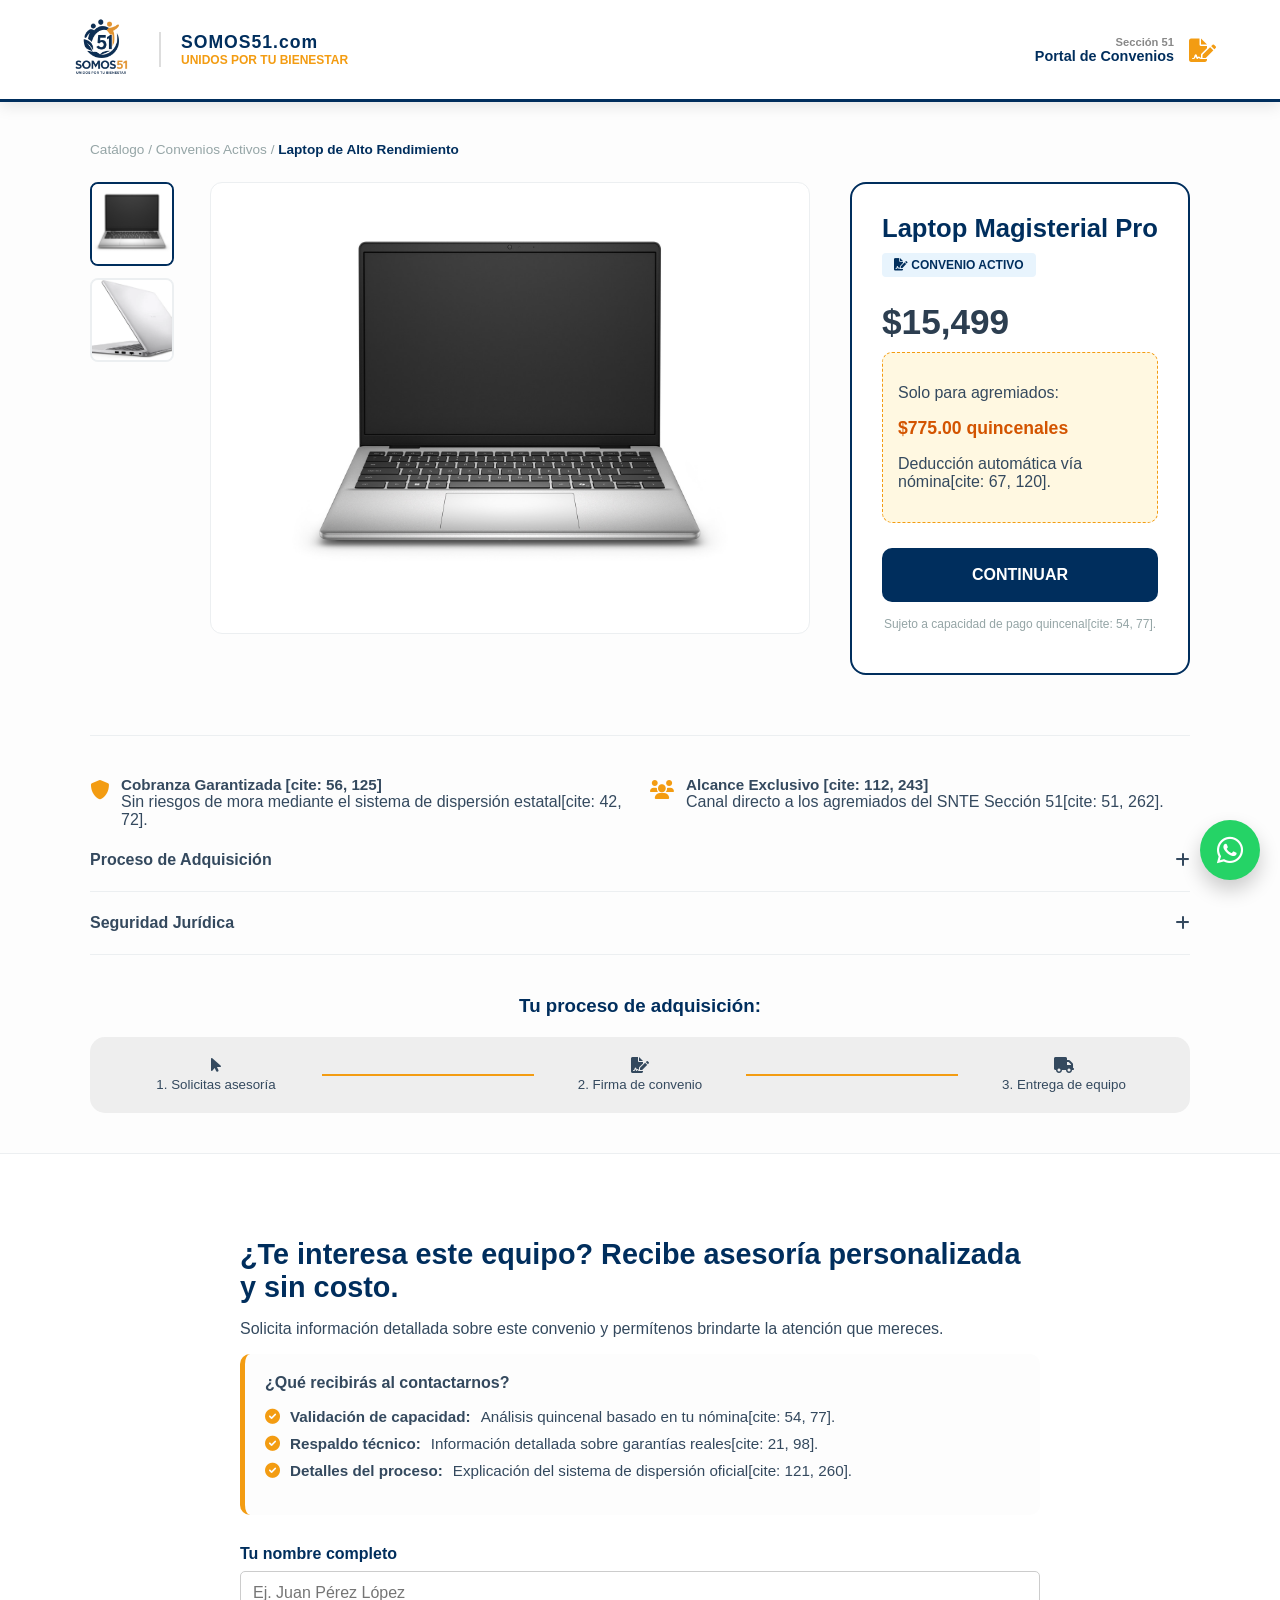
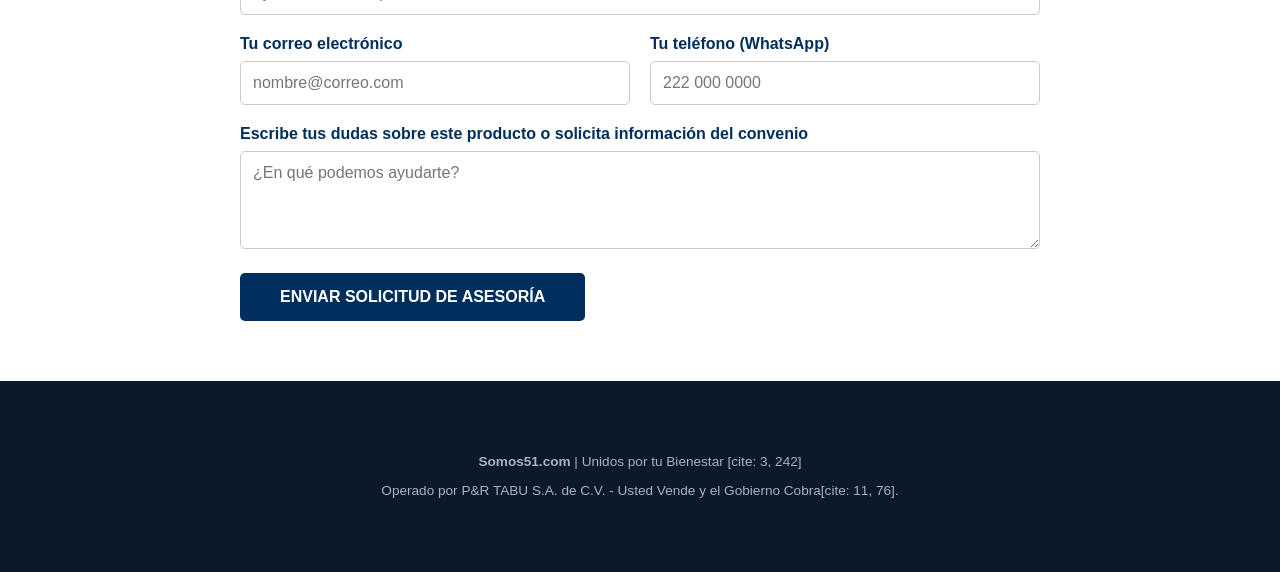
==== ProductoInterfaz.html @ bb876a38 "Add files via upload" ====
<!DOCTYPE html>
<html lang="es">
<head>
    <meta charset="UTF-8">
    <meta name="viewport" content="width=device-width, initial-scale=1.0">
    <title>Detalle de Convenio | Somos51.com</title>
    <link rel="stylesheet" href="https://cdnjs.cloudflare.com/ajax/libs/font-awesome/6.0.0/css/all.min.css">
    <style>


        :root {
            --azul-51: #002e5d;
            --naranja-51: #f39c12;
            --bg-site: #fdfdfd;
            --text-color: #34495e;
            --border-light: #eceff1;
        }

        body { font-family: 'Segoe UI', Tahoma, Geneva, Verdana, sans-serif; margin: 0; background: var(--bg-site); color: var(--text-color); }

        /* --- HEADER PREMIUM --- */
        header {
            background: white;
            padding: 10px 5%;
            display: flex;
            justify-content: space-between;
            align-items: center;
            box-shadow: 0 4px 15px rgba(0,0,0,0.1);
            position: sticky;
            top: 0;
            z-index: 1000;
            border-bottom: 3px solid var(--azul-51);
        }

        .logo-box {
            display: flex;
            align-items: center;
            gap: 20px;
        }

        /* Aumentamos el logo notablemente */
        .logo-box img {
            height: 75px; 
            width: auto;
            transition: 0.3s;
        }

        .slogan-box {
            border-left: 2px solid #ddd;
            padding-left: 20px;
        }

        .slogan-box h2 {
            margin: 0;
            font-size: 1.1rem;
            color: var(--azul-51);
            letter-spacing: 1px;
            font-weight: 800;
        }

        .slogan-box span {
            display: block;
            font-size: 0.75rem;
            color: var(--naranja-51);
            font-weight: bold;
            text-transform: uppercase;
        }

        /* Área de usuario a la derecha */
        .user-access {
            display: flex;
            align-items: center;
            gap: 15px;
            color: var(--azul-51);
            font-weight: bold;
            font-size: 0.9rem;
            cursor: pointer;
        }

        .user-access i {
            font-size: 1.5rem;
            color: var(--naranja-51);
        }

        .user-access:hover {
            color: var(--naranja-51);
        }

        .container { max-width: 1100px; margin: 40px auto; padding: 0 20px; }
        
        .nav-path { font-size: 0.85rem; color: #95a5a6; margin-bottom: 25px; }
        .nav-path b { color: var(--azul-51); }

        /* ESTRUCTURA DE PRODUCTO */
        .product-wrapper { display: flex; gap: 40px; margin-bottom: 60px; }
        
        .gallery-aside { width: 80px; display: flex; flex-direction: column; gap: 12px; }
        .gallery-aside .img-mini { 
            width: 100%; aspect-ratio: 1; border: 2px solid var(--border-light); 
            border-radius: 8px; cursor: pointer; overflow: hidden; transition: 0.3s;
        }
        .gallery-aside .img-mini:hover, .gallery-aside .img-mini.active { border-color: var(--azul-51); }
        .gallery-aside .img-mini img { width: 100%; height: 100%; object-fit: cover; }

        /* CONTENEDOR DE ZOOM (TIPO AMAZON) */
        .main-display { 
            flex: 1; background: white; border: 1px solid var(--border-light); 
            border-radius: 12px; height: 450px; position: relative; overflow: hidden; 
            cursor: zoom-in; display: flex; align-items: center; justify-content: center;
        }
        .main-display img { 
            max-height: 100%; max-width: 100%; object-fit: contain;
            transition: transform 0.1s ease-out; /* Suavidad al mover el mouse */
            transform-origin: center center;
        }

        .action-panel { width: 340px; }
        .action-card { border: 2px solid var(--azul-51); padding: 30px; border-radius: 16px; background: white; position: sticky; top: 40px; }
        .action-card h1 { font-size: 1.6rem; color: var(--azul-51); margin: 0; }
        .tag-convenio { display: inline-block; background: #e8f4fd; color: var(--azul-51); padding: 5px 12px; border-radius: 4px; font-weight: bold; font-size: 0.75rem; margin-top: 10px; }
        
        .price-main { font-size: 2.2rem; font-weight: 800; color: #2c3e50; margin: 25px 0 10px; }
        .nomnina-highlight { background: #fff8e1; border: 1px dashed var(--naranja-51); padding: 15px; border-radius: 10px; margin-bottom: 25px; }
        .nomnina-highlight h4 { margin: 0; color: #d35400; font-size: 1.1rem; }

        .btn-interest { background: var(--azul-51); color: white; width: 100%; padding: 18px; border: none; border-radius: 10px; font-weight: bold; font-size: 1rem; cursor: pointer; transition: 0.2s; }
        .btn-interest:hover { background: #001f3f; }

        /* SECCIÓN DE DATOS */
        .info-grid { display: grid; grid-template-columns: repeat(2, 1fr); gap: 20px; margin-top: 50px; padding-top: 40px; border-top: 1px solid var(--border-light); }
        .info-item { display: flex; align-items: flex-start; gap: 12px; }
        .info-item i { font-size: 1.2rem; color: var(--naranja-51); margin-top: 4px; }
        .info-item b { display: block; font-size: 0.95rem; }

        .custom-accordion { border-bottom: 1px solid var(--border-light); }
        .acc-trigger { padding: 22px 0; display: flex; justify-content: space-between; align-items: center; cursor: pointer; font-weight: 600; }
        .acc-panel { padding-bottom: 25px; font-size: 0.95rem; color: #5d6d7e; display: none; }
        .custom-accordion.active .acc-panel { display: block; }

        footer { background: #0a1a2b; color: #abb2b9; padding: 60px 8%; text-align: center; font-size: 0.85rem; }
   
        /* --- SECCIÓN DE CONTACTO / ASESORÍA --- */
        .contact-section {
            background-color: #fff;
            padding: 60px 0;
            border-top: 1px solid var(--border-light);
            margin-top: 40px;
        }
        .contact-container {
            max-width: 800px;
            margin: 0 auto;
            padding: 0 20px;
        }
        .contact-header h2 {
            color: var(--azul-51);
            font-size: 1.8rem;
            margin-bottom: 15px;
        }
        .contact-benefits {
            background-color: var(--bg-site);
            padding: 20px;
            border-radius: 10px;
            margin-bottom: 30px;
            border-left: 5px solid var(--naranja-51);
        }
        .contact-benefits ul {
            list-style: none;
            padding: 0;
        }
        .contact-benefits li {
            margin-bottom: 10px;
            font-size: 0.95rem;
            display: flex;
            align-items: center;
            gap: 10px;
        }
        .contact-benefits li i { color: var(--naranja-51); }

        .form-group { margin-bottom: 20px; }
        .form-group label {
            display: block;
            margin-bottom: 8px;
            font-weight: 600;
            color: var(--azul-51);
        }
        .form-control {
            width: 100%;
            padding: 12px;
            border: 1px solid #ccc;
            border-radius: 5px;
            font-family: inherit;
            font-size: 1rem;
            box-sizing: border-box; /* Asegura que el padding no desborde */
        }
        .form-control:focus {
            outline: none;
            border-color: var(--azul-51);
            box-shadow: 0 0 5px rgba(0,46,93,0.2);
        }
        .btn-send {
            background-color: var(--azul-51);
            color: white;
            padding: 15px 40px;
            border: none;
            border-radius: 5px;
            font-weight: bold;
            cursor: pointer;
            font-size: 1rem;
            transition: 0.3s;
        }
        .btn-send:hover { background-color: #001f3f; }
   
   
   </style>
</head>
<body>

    <header>
        <div class="logo-box">
            <a href="../sitiosomo51.html"><img src="../Imagenes/147097a2-4bf4-41a5-8a3d-9f557a1f6e29.png" alt="Somos51 Logo"></a>
            <div class="slogan-box">
                <h2>SOMOS51.com</h2>
                <span>Unidos por tu bienestar</span>
            </div>
        </div>

        <div class="user-access">
            <div style="text-align: right;">
                <span style="display:block; font-size: 0.7rem; color: #888;">Sección 51</span>
                Portal de Convenios
            </div>
            <i class="fas fa-file-signature"></i>
        </div>
    </header>

    <div class="container">
        <div class="nav-path">
            Catálogo <span>/</span> Convenios Activos <span>/</span> <b>Laptop de Alto Rendimiento</b>
        </div>

        <div class="product-wrapper">
            <div class="gallery-aside">
                <div class="img-mini active" onclick="changeImage('../Imagenes/laptop.jpg', this)">
                    <img src="../Imagenes/laptop.jpg" alt="Vista 1">
                </div>
                <div class="img-mini" onclick="changeImage('../Imagenes/laptop2.webp', this)">
                    <img src="../Imagenes/laptop2.webp" alt="Vista 2">
                </div>
            </div>

            <div class="main-display" id="zoom-container">
                <img src="../Imagenes/laptop.jpg" id="main-img" alt="Laptop Magisterial Pro">
            </div>

            <div class="action-panel">
                <div class="action-card">
                    <h1>Laptop Magisterial Pro</h1>
                    <span class="tag-convenio"><i class="fas fa-file-signature"></i> CONVENIO ACTIVO</span>
                    <div class="price-main">$15,499</div>
                    <div class="nomnina-highlight">
                        <p>Solo para agremiados:</p>
                        <h4>$775.00 quincenales</h4>
                        <p>Deducción automática vía nómina[cite: 67, 120].</p>
                    </div>
                    <button class="btn-interest" onclick="alert('Solicitud iniciada para validación con P&R TABU.')">CONTINUAR</button>
                    <p style="text-align: center; font-size: 0.75rem; margin-top: 15px; color: #95a5a6;">Sujeto a capacidad de pago quincenal[cite: 54, 77].</p>
                </div>
            </div>
        </div>

        <div class="info-grid">
            <div class="info-item">
                <i class="fas fa-shield-alt"></i>
                <div>
                    <b>Cobranza Garantizada [cite: 56, 125]</b>
                    <span>Sin riesgos de mora mediante el sistema de dispersión estatal[cite: 42, 72].</span>
                </div>
            </div>
            <div class="info-item">
                <i class="fas fa-users"></i>
                <div>
                    <b>Alcance Exclusivo [cite: 112, 243]</b>
                    <span>Canal directo a los agremiados del SNTE Sección 51[cite: 51, 262].</span>
                </div>
            </div>
        </div>

        <div class="details-area">
            <div class="custom-accordion" onclick="this.classList.toggle('active')">
                <div class="acc-trigger">Proceso de Adquisición <i class="fas fa-plus"></i></div>
                <div class="acc-panel">
                    El agremiado realiza su compra mediante autorización de descuento vía nómina[cite: 259]. El gobierno deposita quincenalmente a TABUSA, quien realiza la dispersión al socio comercial[cite: 121, 260].
                </div>
            </div>
            <div class="custom-accordion" onclick="this.classList.toggle('active')">
                <div class="acc-trigger">Seguridad Jurídica <i class="fas fa-plus"></i></div>
                <div class="acc-panel">
                    Operado administrativamente por P&R TABU S.A. de C.V., empresa constituida desde 1997 con convenio vigente de vigencia indefinida[cite: 82, 84, 248].
                </div>
            </div>
        </div>
    </div>

    <div class="container" style="margin-top: 40px;">
    <h3 style="color:var(--azul-51); text-align:center;">Tu proceso de adquisición:</h3>
    <div style="display: flex; justify-content: space-between; align-items: center; margin-top: 20px; padding: 20px; background: #eee; border-radius: 15px;">
        <div style="text-align: center; flex: 1;"><i class="fas fa-mouse-pointer"></i><br><small>1. Solicitas asesoría</small></div>
        <div style="flex: 1; height: 2px; background: var(--naranja-51);"></div>
        <div style="text-align: center; flex: 1;"><i class="fas fa-file-signature"></i><br><small>2. Firma de convenio</small></div>
        <div style="flex: 1; height: 2px; background: var(--naranja-51);"></div>
        <div style="text-align: center; flex: 1;"><i class="fas fa-truck"></i><br><small>3. Entrega de equipo</small></div>
    </div>
</div>

    <section class="contact-section">
        <div class="contact-container">
            <div class="contact-header">
                <h2>¿Te interesa este equipo? Recibe asesoría personalizada y sin costo.</h2>
                <p>Solicita información detallada sobre este convenio y permítenos brindarte la atención que mereces.</p>
            </div>

            <div class="contact-benefits">
                <strong>¿Qué recibirás al contactarnos?</strong>
                <ul>
                    <li><i class="fas fa-check-circle"></i> <b>Validación de capacidad:</b> Análisis quincenal basado en tu nómina[cite: 54, 77].</li>
                    <li><i class="fas fa-check-circle"></i> <b>Respaldo técnico:</b> Información detallada sobre garantías reales[cite: 21, 98].</li>
                    <li><i class="fas fa-check-circle"></i> <b>Detalles del proceso:</b> Explicación del sistema de dispersión oficial[cite: 121, 260].</li>
                </ul>
            </div>

            <form action="#">
                <div class="form-group">
                    <label for="nombre">Tu nombre completo</label>
                    <input type="text" id="nombre" class="form-control" placeholder="Ej. Juan Pérez López" required>
                </div>
                
                <div style="display: grid; grid-template-columns: 1fr 1fr; gap: 20px;">
                    <div class="form-group">
                        <label for="email">Tu correo electrónico</label>
                        <input type="email" id="email" class="form-control" placeholder="nombre@correo.com" required>
                    </div>
                    <div class="form-group">
                        <label for="tel">Tu teléfono (WhatsApp)</label>
                        <input type="tel" id="tel" class="form-control" placeholder="222 000 0000" required>
                    </div>
                </div>

                <div class="form-group">
                    <label for="mensaje">Escribe tus dudas sobre este producto o solicita información del convenio</label>
                    <textarea id="mensaje" class="form-control" rows="4" placeholder="¿En qué podemos ayudarte?"></textarea>
                </div>

                <button type="submit" class="btn-send">ENVIAR SOLICITUD DE ASESORÍA</button>
            </form>
        </div>
    </section>

    <a href="https://wa.me/XXXXXXXXXX" style="position:fixed; bottom:20px; right:20px; background:#25d366; color:white; width:60px; height:60px; border-radius:50%; display:flex; align-items:center; justify-content:center; font-size:30px; box-shadow: 0 10px 20px rgba(0,0,0,0.2); z-index:1000; text-decoration:none;">
        <i class="fab fa-whatsapp"></i>
    </a>

    <footer>
        <p><b>Somos51.com</b> | Unidos por tu Bienestar [cite: 3, 242]</p>
        <p>Operado por P&R TABU S.A. de C.V. - Usted Vende y el Gobierno Cobra[cite: 11, 76].</p>
    </footer>

    <script>
        // LÓGICA PARA CAMBIAR IMAGEN
        function changeImage(src, element) {
            document.getElementById('main-img').src = src;
            // Quitar clase active de todas las minis y ponerla en la actual
            document.querySelectorAll('.img-mini').forEach(mini => mini.classList.remove('active'));
            element.classList.add('active');
        }

        // LÓGICA DE ZOOM (ESTILO AMAZON)
        const container = document.getElementById('zoom-container');
        const img = document.getElementById('main-img');

        container.addEventListener('mousemove', (e) => {
            const x = e.clientX - e.target.offsetLeft;
            const y = e.clientY - e.target.offsetTop;

            img.style.transformOrigin = `${x}px ${y}px`;
            img.style.transform = "scale(2)"; // Nivel de zoom
        });

        container.addEventListener('mouseleave', () => {
            img.style.transformOrigin = "center center";
            img.style.transform = "scale(1)";
        });
    </script>

</body>
</html>
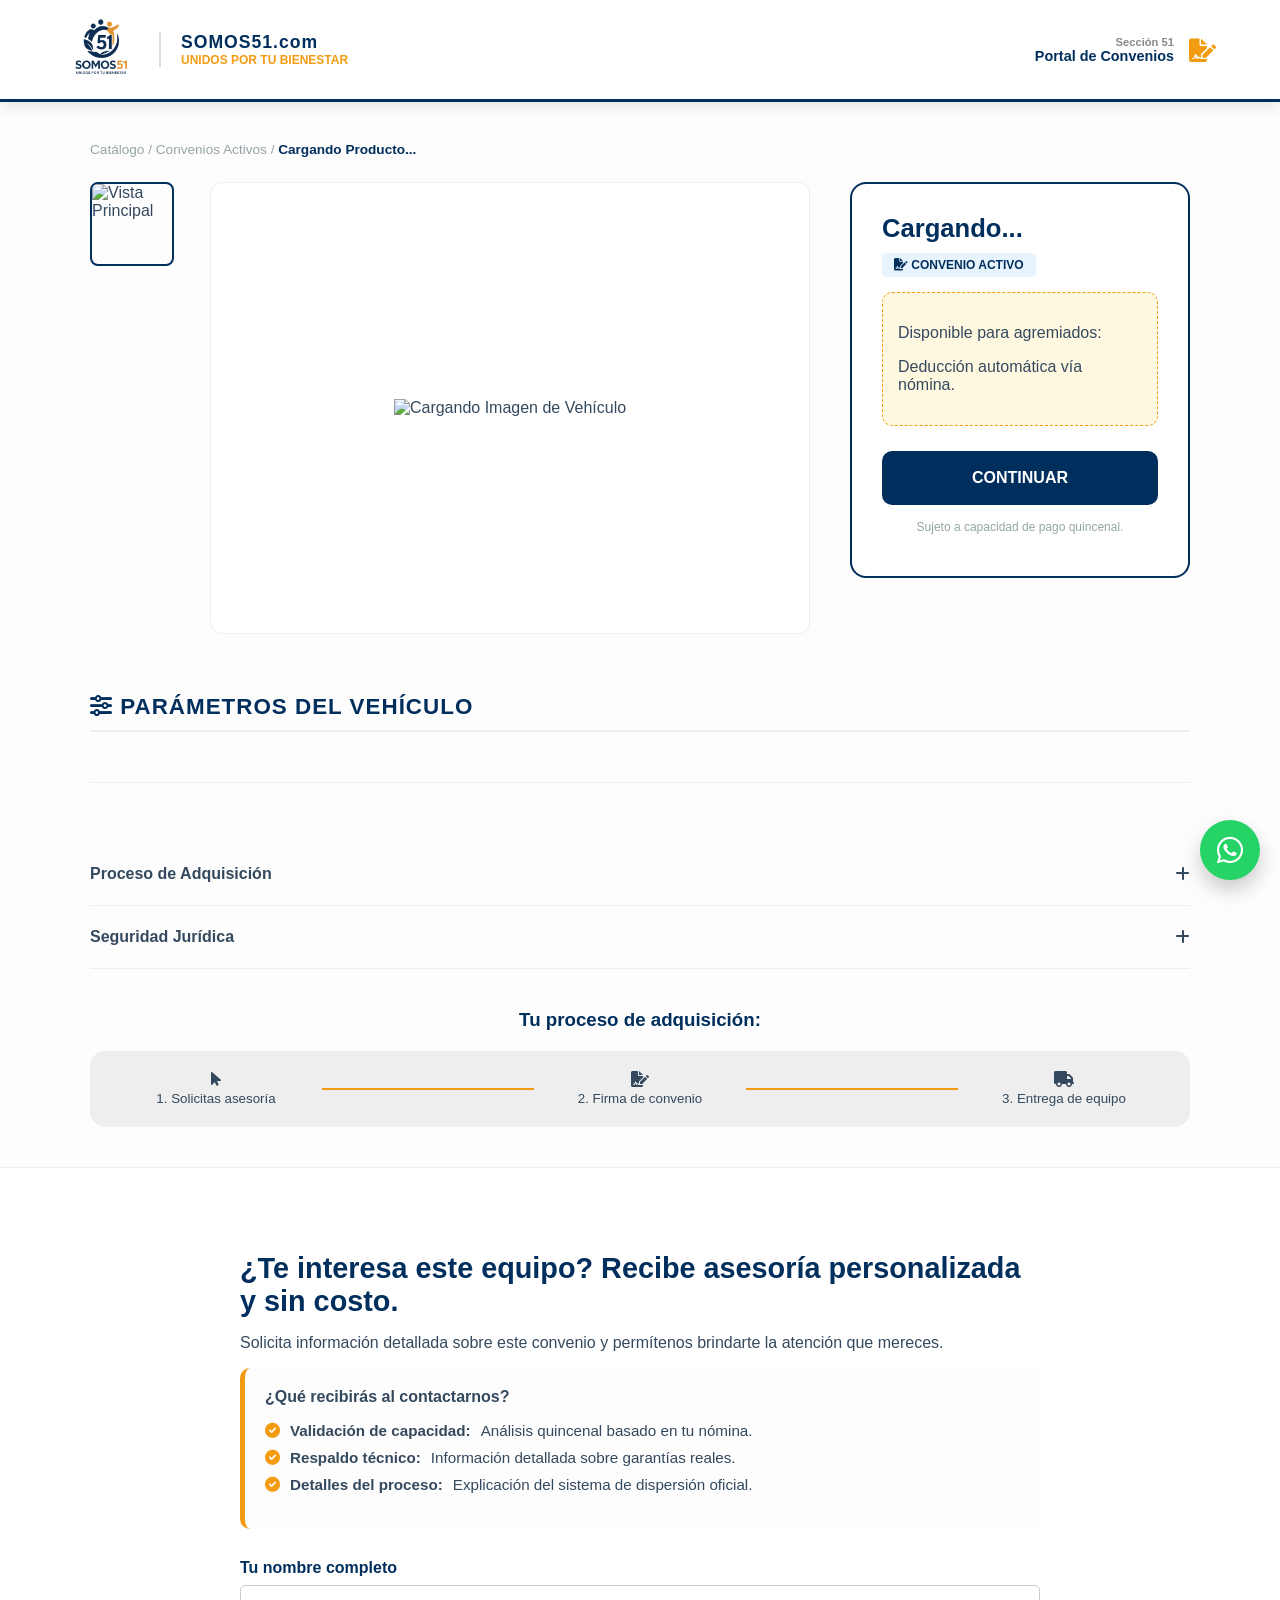
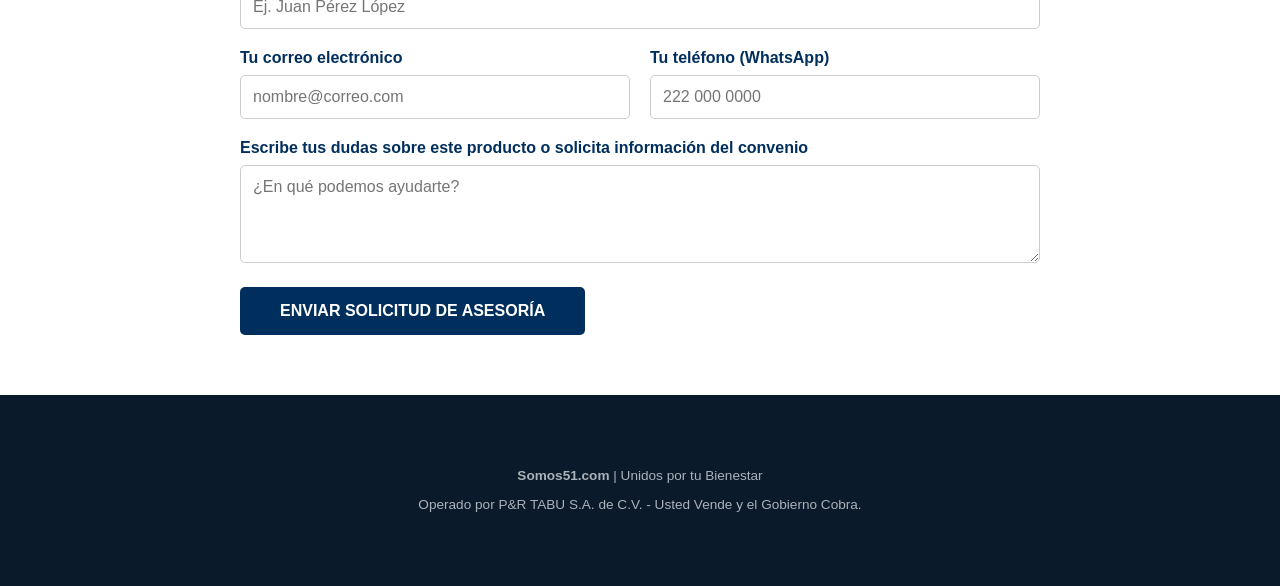
==== commit 759e9a8d: "Catalogo  Honey Whale Dinamico Catalogo agregado." ====
--- a/ProductoInterfaz.html
+++ b/ProductoInterfaz.html
@@ -4,220 +4,15 @@
     <meta charset="UTF-8">
     <meta name="viewport" content="width=device-width, initial-scale=1.0">
     <title>Detalle de Convenio | Somos51.com</title>
+
     <link rel="stylesheet" href="https://cdnjs.cloudflare.com/ajax/libs/font-awesome/6.0.0/css/all.min.css">
-    <style>
-
-
-        :root {
-            --azul-51: #002e5d;
-            --naranja-51: #f39c12;
-            --bg-site: #fdfdfd;
-            --text-color: #34495e;
-            --border-light: #eceff1;
-        }
-
-        body { font-family: 'Segoe UI', Tahoma, Geneva, Verdana, sans-serif; margin: 0; background: var(--bg-site); color: var(--text-color); }
-
-        /* --- HEADER PREMIUM --- */
-        header {
-            background: white;
-            padding: 10px 5%;
-            display: flex;
-            justify-content: space-between;
-            align-items: center;
-            box-shadow: 0 4px 15px rgba(0,0,0,0.1);
-            position: sticky;
-            top: 0;
-            z-index: 1000;
-            border-bottom: 3px solid var(--azul-51);
-        }
-
-        .logo-box {
-            display: flex;
-            align-items: center;
-            gap: 20px;
-        }
-
-        /* Aumentamos el logo notablemente */
-        .logo-box img {
-            height: 75px; 
-            width: auto;
-            transition: 0.3s;
-        }
-
-        .slogan-box {
-            border-left: 2px solid #ddd;
-            padding-left: 20px;
-        }
-
-        .slogan-box h2 {
-            margin: 0;
-            font-size: 1.1rem;
-            color: var(--azul-51);
-            letter-spacing: 1px;
-            font-weight: 800;
-        }
-
-        .slogan-box span {
-            display: block;
-            font-size: 0.75rem;
-            color: var(--naranja-51);
-            font-weight: bold;
-            text-transform: uppercase;
-        }
-
-        /* Área de usuario a la derecha */
-        .user-access {
-            display: flex;
-            align-items: center;
-            gap: 15px;
-            color: var(--azul-51);
-            font-weight: bold;
-            font-size: 0.9rem;
-            cursor: pointer;
-        }
-
-        .user-access i {
-            font-size: 1.5rem;
-            color: var(--naranja-51);
-        }
-
-        .user-access:hover {
-            color: var(--naranja-51);
-        }
-
-        .container { max-width: 1100px; margin: 40px auto; padding: 0 20px; }
-        
-        .nav-path { font-size: 0.85rem; color: #95a5a6; margin-bottom: 25px; }
-        .nav-path b { color: var(--azul-51); }
-
-        /* ESTRUCTURA DE PRODUCTO */
-        .product-wrapper { display: flex; gap: 40px; margin-bottom: 60px; }
-        
-        .gallery-aside { width: 80px; display: flex; flex-direction: column; gap: 12px; }
-        .gallery-aside .img-mini { 
-            width: 100%; aspect-ratio: 1; border: 2px solid var(--border-light); 
-            border-radius: 8px; cursor: pointer; overflow: hidden; transition: 0.3s;
-        }
-        .gallery-aside .img-mini:hover, .gallery-aside .img-mini.active { border-color: var(--azul-51); }
-        .gallery-aside .img-mini img { width: 100%; height: 100%; object-fit: cover; }
-
-        /* CONTENEDOR DE ZOOM (TIPO AMAZON) */
-        .main-display { 
-            flex: 1; background: white; border: 1px solid var(--border-light); 
-            border-radius: 12px; height: 450px; position: relative; overflow: hidden; 
-            cursor: zoom-in; display: flex; align-items: center; justify-content: center;
-        }
-        .main-display img { 
-            max-height: 100%; max-width: 100%; object-fit: contain;
-            transition: transform 0.1s ease-out; /* Suavidad al mover el mouse */
-            transform-origin: center center;
-        }
-
-        .action-panel { width: 340px; }
-        .action-card { border: 2px solid var(--azul-51); padding: 30px; border-radius: 16px; background: white; position: sticky; top: 40px; }
-        .action-card h1 { font-size: 1.6rem; color: var(--azul-51); margin: 0; }
-        .tag-convenio { display: inline-block; background: #e8f4fd; color: var(--azul-51); padding: 5px 12px; border-radius: 4px; font-weight: bold; font-size: 0.75rem; margin-top: 10px; }
-        
-        .price-main { font-size: 2.2rem; font-weight: 800; color: #2c3e50; margin: 25px 0 10px; }
-        .nomnina-highlight { background: #fff8e1; border: 1px dashed var(--naranja-51); padding: 15px; border-radius: 10px; margin-bottom: 25px; }
-        .nomnina-highlight h4 { margin: 0; color: #d35400; font-size: 1.1rem; }
-
-        .btn-interest { background: var(--azul-51); color: white; width: 100%; padding: 18px; border: none; border-radius: 10px; font-weight: bold; font-size: 1rem; cursor: pointer; transition: 0.2s; }
-        .btn-interest:hover { background: #001f3f; }
-
-        /* SECCIÓN DE DATOS */
-        .info-grid { display: grid; grid-template-columns: repeat(2, 1fr); gap: 20px; margin-top: 50px; padding-top: 40px; border-top: 1px solid var(--border-light); }
-        .info-item { display: flex; align-items: flex-start; gap: 12px; }
-        .info-item i { font-size: 1.2rem; color: var(--naranja-51); margin-top: 4px; }
-        .info-item b { display: block; font-size: 0.95rem; }
-
-        .custom-accordion { border-bottom: 1px solid var(--border-light); }
-        .acc-trigger { padding: 22px 0; display: flex; justify-content: space-between; align-items: center; cursor: pointer; font-weight: 600; }
-        .acc-panel { padding-bottom: 25px; font-size: 0.95rem; color: #5d6d7e; display: none; }
-        .custom-accordion.active .acc-panel { display: block; }
-
-        footer { background: #0a1a2b; color: #abb2b9; padding: 60px 8%; text-align: center; font-size: 0.85rem; }
-   
-        /* --- SECCIÓN DE CONTACTO / ASESORÍA --- */
-        .contact-section {
-            background-color: #fff;
-            padding: 60px 0;
-            border-top: 1px solid var(--border-light);
-            margin-top: 40px;
-        }
-        .contact-container {
-            max-width: 800px;
-            margin: 0 auto;
-            padding: 0 20px;
-        }
-        .contact-header h2 {
-            color: var(--azul-51);
-            font-size: 1.8rem;
-            margin-bottom: 15px;
-        }
-        .contact-benefits {
-            background-color: var(--bg-site);
-            padding: 20px;
-            border-radius: 10px;
-            margin-bottom: 30px;
-            border-left: 5px solid var(--naranja-51);
-        }
-        .contact-benefits ul {
-            list-style: none;
-            padding: 0;
-        }
-        .contact-benefits li {
-            margin-bottom: 10px;
-            font-size: 0.95rem;
-            display: flex;
-            align-items: center;
-            gap: 10px;
-        }
-        .contact-benefits li i { color: var(--naranja-51); }
-
-        .form-group { margin-bottom: 20px; }
-        .form-group label {
-            display: block;
-            margin-bottom: 8px;
-            font-weight: 600;
-            color: var(--azul-51);
-        }
-        .form-control {
-            width: 100%;
-            padding: 12px;
-            border: 1px solid #ccc;
-            border-radius: 5px;
-            font-family: inherit;
-            font-size: 1rem;
-            box-sizing: border-box; /* Asegura que el padding no desborde */
-        }
-        .form-control:focus {
-            outline: none;
-            border-color: var(--azul-51);
-            box-shadow: 0 0 5px rgba(0,46,93,0.2);
-        }
-        .btn-send {
-            background-color: var(--azul-51);
-            color: white;
-            padding: 15px 40px;
-            border: none;
-            border-radius: 5px;
-            font-weight: bold;
-            cursor: pointer;
-            font-size: 1rem;
-            transition: 0.3s;
-        }
-        .btn-send:hover { background-color: #001f3f; }
-   
-   
-   </style>
+    <link rel="stylesheet" href="Estilos/productos.css">
 </head>
 <body>
 
     <header>
         <div class="logo-box">
-            <a href="../sitiosomo51.html"><img src="../Imagenes/147097a2-4bf4-41a5-8a3d-9f557a1f6e29.png" alt="Somos51 Logo"></a>
+            <a href="index.html"><img src="imagenes-somos51/147097a2-4bf4-41a5-8a3d-9f557a1f6e29.png" alt="Somos51 Logo"></a>
             <div class="slogan-box">
                 <h2>SOMOS51.com</h2>
                 <span>Unidos por tu bienestar</span>
@@ -232,85 +27,73 @@
             <i class="fas fa-file-signature"></i>
         </div>
     </header>
-
     <div class="container">
         <div class="nav-path">
-            Catálogo <span>/</span> Convenios Activos <span>/</span> <b>Laptop de Alto Rendimiento</b>
+            Catálogo <span>/</span> Convenios Activos <span>/</span> <b>Cargando Producto...</b>
         </div>
 
         <div class="product-wrapper">
             <div class="gallery-aside">
-                <div class="img-mini active" onclick="changeImage('../Imagenes/laptop.jpg', this)">
-                    <img src="../Imagenes/laptop.jpg" alt="Vista 1">
-                </div>
-                <div class="img-mini" onclick="changeImage('../Imagenes/laptop2.webp', this)">
-                    <img src="../Imagenes/laptop2.webp" alt="Vista 2">
+                <div class="img-mini active" id="mini-1">
+                    <img src="" alt="Vista Principal">
                 </div>
             </div>
 
             <div class="main-display" id="zoom-container">
-                <img src="../Imagenes/laptop.jpg" id="main-img" alt="Laptop Magisterial Pro">
+                <img src="" id="main-img" alt="Cargando Imagen de Vehículo">
             </div>
 
             <div class="action-panel">
                 <div class="action-card">
-                    <h1>Laptop Magisterial Pro</h1>
+                    <h1>Cargando...</h1>
                     <span class="tag-convenio"><i class="fas fa-file-signature"></i> CONVENIO ACTIVO</span>
-                    <div class="price-main">$15,499</div>
+                    
+                    <p class="product-custom-description" style="color: #566573; font-size: 0.95rem; line-height: 1.5; margin: 15px 0; font-style: italic;"></p>
+                    
                     <div class="nomnina-highlight">
-                        <p>Solo para agremiados:</p>
-                        <h4>$775.00 quincenales</h4>
-                        <p>Deducción automática vía nómina[cite: 67, 120].</p>
+                        <p>Disponible para agremiados:</p>
+                        <p>Deducción automática vía nómina.</p>
                     </div>
+                    
                     <button class="btn-interest" onclick="alert('Solicitud iniciada para validación con P&R TABU.')">CONTINUAR</button>
-                    <p style="text-align: center; font-size: 0.75rem; margin-top: 15px; color: #95a5a6;">Sujeto a capacidad de pago quincenal[cite: 54, 77].</p>
-                </div>
-            </div>
-        </div>
-
-        <div class="info-grid">
-            <div class="info-item">
-                <i class="fas fa-shield-alt"></i>
-                <div>
-                    <b>Cobranza Garantizada [cite: 56, 125]</b>
-                    <span>Sin riesgos de mora mediante el sistema de dispersión estatal[cite: 42, 72].</span>
-                </div>
-            </div>
-            <div class="info-item">
-                <i class="fas fa-users"></i>
-                <div>
-                    <b>Alcance Exclusivo [cite: 112, 243]</b>
-                    <span>Canal directo a los agremiados del SNTE Sección 51[cite: 51, 262].</span>
-                </div>
-            </div>
+                    <p style="text-align: center; font-size: 0.75rem; margin-top: 15px; color: #95a5a6;">Sujeto a capacidad de pago quincenal.</p>
+                </div>
+            </div>
+        </div>
+
+        <div style="margin-top: 50px; margin-bottom: 20px;">
+            <h3 class="specs-section-title" style="color: var(--azul-51); font-size: 1.4rem; font-weight: 700; text-transform: uppercase; letter-spacing: 1px; border-bottom: 2px solid #eee; padding-bottom: 10px; margin-bottom: 25px;">
+                <i class="fas fa-sliders-h"></i> Parámetros del Vehículo
+            </h3>
+            <div class="info-grid"></div>
         </div>
 
         <div class="details-area">
             <div class="custom-accordion" onclick="this.classList.toggle('active')">
                 <div class="acc-trigger">Proceso de Adquisición <i class="fas fa-plus"></i></div>
                 <div class="acc-panel">
-                    El agremiado realiza su compra mediante autorización de descuento vía nómina[cite: 259]. El gobierno deposita quincenalmente a TABUSA, quien realiza la dispersión al socio comercial[cite: 121, 260].
+                    El agremiado realiza su compra mediante autorización de descuento vía nómina. El gobierno deposita quincenalmente a TABUSA, quien realiza la dispersión al socio comercial.
                 </div>
             </div>
             <div class="custom-accordion" onclick="this.classList.toggle('active')">
                 <div class="acc-trigger">Seguridad Jurídica <i class="fas fa-plus"></i></div>
                 <div class="acc-panel">
-                    Operado administrativamente por P&R TABU S.A. de C.V., empresa constituida desde 1997 con convenio vigente de vigencia indefinida[cite: 82, 84, 248].
+                    Operado administrativamente por P&R TABU S.A. de C.V., empresa constituida desde 1997 con convenio vigente de vigencia indefinida.
                 </div>
             </div>
         </div>
     </div>
 
     <div class="container" style="margin-top: 40px;">
-    <h3 style="color:var(--azul-51); text-align:center;">Tu proceso de adquisición:</h3>
-    <div style="display: flex; justify-content: space-between; align-items: center; margin-top: 20px; padding: 20px; background: #eee; border-radius: 15px;">
-        <div style="text-align: center; flex: 1;"><i class="fas fa-mouse-pointer"></i><br><small>1. Solicitas asesoría</small></div>
-        <div style="flex: 1; height: 2px; background: var(--naranja-51);"></div>
-        <div style="text-align: center; flex: 1;"><i class="fas fa-file-signature"></i><br><small>2. Firma de convenio</small></div>
-        <div style="flex: 1; height: 2px; background: var(--naranja-51);"></div>
-        <div style="text-align: center; flex: 1;"><i class="fas fa-truck"></i><br><small>3. Entrega de equipo</small></div>
+        <h3 style="color:var(--azul-51); text-align:center;">Tu proceso de adquisición:</h3>
+        <div style="display: flex; justify-content: space-between; align-items: center; margin-top: 20px; padding: 20px; background: #eee; border-radius: 15px;">
+            <div style="text-align: center; flex: 1;"><i class="fas fa-mouse-pointer"></i><br><small>1. Solicitas asesoría</small></div>
+            <div style="flex: 1; height: 2px; background: var(--naranja-51);"></div>
+            <div style="text-align: center; flex: 1;"><i class="fas fa-file-signature"></i><br><small>2. Firma de convenio</small></div>
+            <div style="flex: 1; height: 2px; background: var(--naranja-51);"></div>
+            <div style="text-align: center; flex: 1;"><i class="fas fa-truck"></i><br><small>3. Entrega de equipo</small></div>
+        </div>
     </div>
-</div>
 
     <section class="contact-section">
         <div class="contact-container">
@@ -322,9 +105,9 @@
             <div class="contact-benefits">
                 <strong>¿Qué recibirás al contactarnos?</strong>
                 <ul>
-                    <li><i class="fas fa-check-circle"></i> <b>Validación de capacidad:</b> Análisis quincenal basado en tu nómina[cite: 54, 77].</li>
-                    <li><i class="fas fa-check-circle"></i> <b>Respaldo técnico:</b> Información detallada sobre garantías reales[cite: 21, 98].</li>
-                    <li><i class="fas fa-check-circle"></i> <b>Detalles del proceso:</b> Explicación del sistema de dispersión oficial[cite: 121, 260].</li>
+                    <li><i class="fas fa-check-circle"></i> <b>Validación de capacidad:</b> Análisis quincenal basado en tu nómina.</li>
+                    <li><i class="fas fa-check-circle"></i> <b>Respaldo técnico:</b> Información detallada sobre garantías reales.</li>
+                    <li><i class="fas fa-check-circle"></i> <b>Detalles del proceso:</b> Explicación del sistema de dispersión oficial.</li>
                 </ul>
             </div>
 
@@ -360,19 +143,11 @@
     </a>
 
     <footer>
-        <p><b>Somos51.com</b> | Unidos por tu Bienestar [cite: 3, 242]</p>
-        <p>Operado por P&R TABU S.A. de C.V. - Usted Vende y el Gobierno Cobra[cite: 11, 76].</p>
+        <p><b>Somos51.com</b> | Unidos por tu Bienestar</p>
+        <p>Operado por P&R TABU S.A. de C.V. - Usted Vende y el Gobierno Cobra.</p>
     </footer>
 
     <script>
-        // LÓGICA PARA CAMBIAR IMAGEN
-        function changeImage(src, element) {
-            document.getElementById('main-img').src = src;
-            // Quitar clase active de todas las minis y ponerla en la actual
-            document.querySelectorAll('.img-mini').forEach(mini => mini.classList.remove('active'));
-            element.classList.add('active');
-        }
-
         // LÓGICA DE ZOOM (ESTILO AMAZON)
         const container = document.getElementById('zoom-container');
         const img = document.getElementById('main-img');
@@ -382,7 +157,7 @@
             const y = e.clientY - e.target.offsetTop;
 
             img.style.transformOrigin = `${x}px ${y}px`;
-            img.style.transform = "scale(2)"; // Nivel de zoom
+            img.style.transform = "scale(2)";
         });
 
         container.addEventListener('mouseleave', () => {
@@ -391,5 +166,65 @@
         });
     </script>
 
+    <script src="Productos Honey Wale.js"></script>
+
+    <script>
+        document.addEventListener('DOMContentLoaded', () => {
+            // 1. Obtener el ID desde la URL
+            const urlParams = new URLSearchParams(window.location.search);
+            const productoId = urlParams.get('id');
+
+            // 2. Buscar el producto en nuestra Base de Datos local
+            const producto = productosDemo.find(p => p.id === productoId);
+
+            if (producto) {
+                // 3. Reemplazar los textos del HTML con los datos del producto activo
+                document.title = `${producto.nombre} | Somos51.com`;
+                document.querySelector('.nav-path b').innerText = producto.nombre;
+                document.querySelector('.action-card h1').innerText = producto.nombre;
+                //document.querySelector('.nomnina-highlight h4').innerText = `$${producto.quincena.toFixed(2)} quincenales`;
+                
+                // Inyectamos la descripción personalizada guardada en la base de datos
+                document.querySelector('.product-custom-description').innerText = producto.descripcion;
+                
+                // Carga dinámica de imágenes
+                const mainImg = document.getElementById('main-img');
+                const containerMini1 = document.getElementById('mini-1');
+                
+                mainImg.src = producto.imgPrincipal;
+                containerMini1.querySelector('img').src = producto.imgPrincipal;
+
+                // Lógica simplificada de clic en miniatura única
+                containerMini1.onclick = function() {
+                    mainImg.src = producto.imgPrincipal;
+                };
+
+                // 4. Inyectar los parámetros/especificaciones técnicas usando iconos dinámicos adecuados
+                const infoGrid = document.querySelector('.info-grid');
+                infoGrid.innerHTML = ''; 
+
+                for (const [key, value] of Object.entries(producto.specs)) {
+                    // Seleccionar un icono representativo según el parámetro de movilidad
+                    let iconClass = "fa-microchip";
+                    if (key.toLowerCase().includes("vel")) iconClass = "fa-tachometer-alt";
+                    else if (key.toLowerCase().includes("auto")) iconClass = "fa-route";
+                    else if (key.toLowerCase().includes("bat")) iconClass = "fa-battery-three-quarters";
+                    else if (key.toLowerCase().includes("mot")) iconClass = "fa-bolt";
+                    else if (key.toLowerCase().includes("sop") || key.toLowerCase().includes("peso")) iconClass = "fa-weight-hanging";
+                    else if (key.toLowerCase().includes("mat")) iconClass = "fa-tools";
+
+                    infoGrid.innerHTML += `
+                        <div class="info-item">
+                            <i class="fas ${iconClass}" style="color: var(--naranja-51);"></i>
+                            <div>
+                                <b>${key}</b>
+                                <span>${value}</span>
+                            </div>
+                        </div>
+                    `;
+                }
+            }
+        }); // Cierre correcto de DOMContentLoaded e IF
+    </script>
 </body>
 </html>
--- a/Estilos/productos.css
+++ b/Estilos/productos.css
@@ -0,0 +1,201 @@
+ :root {
+            --azul-51: #002e5d;
+            --naranja-51: #f39c12;
+            --bg-site: #fdfdfd;
+            --text-color: #34495e;
+            --border-light: #eceff1;
+        }
+
+        body { font-family: 'Segoe UI', Tahoma, Geneva, Verdana, sans-serif; margin: 0; background: var(--bg-site); color: var(--text-color); }
+
+        /* --- HEADER PREMIUM --- */
+        header {
+            background: white;
+            padding: 10px 5%;
+            display: flex;
+            justify-content: space-between;
+            align-items: center;
+            box-shadow: 0 4px 15px rgba(0,0,0,0.1);
+            position: sticky;
+            top: 0;
+            z-index: 1000;
+            border-bottom: 3px solid var(--azul-51);
+        }
+
+        .logo-box {
+            display: flex;
+            align-items: center;
+            gap: 20px;
+        }
+
+        /* Aumentamos el logo notablemente */
+        .logo-box img {
+            height: 75px; 
+            width: auto;
+            transition: 0.3s;
+        }
+
+        .slogan-box {
+            border-left: 2px solid #ddd;
+            padding-left: 20px;
+        }
+
+        .slogan-box h2 {
+            margin: 0;
+            font-size: 1.1rem;
+            color: var(--azul-51);
+            letter-spacing: 1px;
+            font-weight: 800;
+        }
+
+        .slogan-box span {
+            display: block;
+            font-size: 0.75rem;
+            color: var(--naranja-51);
+            font-weight: bold;
+            text-transform: uppercase;
+        }
+
+        /* Área de usuario a la derecha */
+        .user-access {
+            display: flex;
+            align-items: center;
+            gap: 15px;
+            color: var(--azul-51);
+            font-weight: bold;
+            font-size: 0.9rem;
+            cursor: pointer;
+        }
+
+        .user-access i {
+            font-size: 1.5rem;
+            color: var(--naranja-51);
+        }
+
+        .user-access:hover {
+            color: var(--naranja-51);
+        }
+
+        .container { max-width: 1100px; margin: 40px auto; padding: 0 20px; }
+        
+        .nav-path { font-size: 0.85rem; color: #95a5a6; margin-bottom: 25px; }
+        .nav-path b { color: var(--azul-51); }
+
+        /* ESTRUCTURA DE PRODUCTO */
+        .product-wrapper { display: flex; gap: 40px; margin-bottom: 60px; }
+        
+        .gallery-aside { width: 80px; display: flex; flex-direction: column; gap: 12px; }
+        .gallery-aside .img-mini { 
+            width: 100%; aspect-ratio: 1; border: 2px solid var(--border-light); 
+            border-radius: 8px; cursor: pointer; overflow: hidden; transition: 0.3s;
+        }
+        .gallery-aside .img-mini:hover, .gallery-aside .img-mini.active { border-color: var(--azul-51); }
+        .gallery-aside .img-mini img { width: 100%; height: 100%; object-fit: cover; }
+
+        /* CONTENEDOR DE ZOOM (TIPO AMAZON) */
+        .main-display { 
+            flex: 1; background: white; border: 1px solid var(--border-light); 
+            border-radius: 12px; height: 450px; position: relative; overflow: hidden; 
+            cursor: zoom-in; display: flex; align-items: center; justify-content: center;
+        }
+        .main-display img { 
+            max-height: 100%; max-width: 100%; object-fit: contain;
+            transition: transform 0.1s ease-out; /* Suavidad al mover el mouse */
+            transform-origin: center center;
+        }
+
+        .action-panel { width: 340px; }
+        .action-card { border: 2px solid var(--azul-51); padding: 30px; border-radius: 16px; background: white; position: sticky; top: 40px; }
+        .action-card h1 { font-size: 1.6rem; color: var(--azul-51); margin: 0; }
+        .tag-convenio { display: inline-block; background: #e8f4fd; color: var(--azul-51); padding: 5px 12px; border-radius: 4px; font-weight: bold; font-size: 0.75rem; margin-top: 10px; }
+        
+        .price-main { font-size: 2.2rem; font-weight: 800; color: #2c3e50; margin: 25px 0 10px; }
+        .nomnina-highlight { background: #fff8e1; border: 1px dashed var(--naranja-51); padding: 15px; border-radius: 10px; margin-bottom: 25px; }
+        .nomnina-highlight h4 { margin: 0; color: #d35400; font-size: 1.1rem; }
+
+        .btn-interest { background: var(--azul-51); color: white; width: 100%; padding: 18px; border: none; border-radius: 10px; font-weight: bold; font-size: 1rem; cursor: pointer; transition: 0.2s; }
+        .btn-interest:hover { background: #001f3f; }
+
+        /* SECCIÓN DE DATOS */
+        .info-grid { display: grid; grid-template-columns: repeat(2, 1fr); gap: 20px; margin-top: 50px; padding-top: 40px; border-top: 1px solid var(--border-light); }
+        .info-item { display: flex; align-items: flex-start; gap: 12px; }
+        .info-item i { font-size: 1.2rem; color: var(--naranja-51); margin-top: 4px; }
+        .info-item b { display: block; font-size: 0.95rem; }
+
+        .custom-accordion { border-bottom: 1px solid var(--border-light); }
+        .acc-trigger { padding: 22px 0; display: flex; justify-content: space-between; align-items: center; cursor: pointer; font-weight: 600; }
+        .acc-panel { padding-bottom: 25px; font-size: 0.95rem; color: #5d6d7e; display: none; }
+        .custom-accordion.active .acc-panel { display: block; }
+
+        footer { background: #0a1a2b; color: #abb2b9; padding: 60px 8%; text-align: center; font-size: 0.85rem; }
+   
+        /* --- SECCIÓN DE CONTACTO / ASESORÍA --- */
+        .contact-section {
+            background-color: #fff;
+            padding: 60px 0;
+            border-top: 1px solid var(--border-light);
+            margin-top: 40px;
+        }
+        .contact-container {
+            max-width: 800px;
+            margin: 0 auto;
+            padding: 0 20px;
+        }
+        .contact-header h2 {
+            color: var(--azul-51);
+            font-size: 1.8rem;
+            margin-bottom: 15px;
+        }
+        .contact-benefits {
+            background-color: var(--bg-site);
+            padding: 20px;
+            border-radius: 10px;
+            margin-bottom: 30px;
+            border-left: 5px solid var(--naranja-51);
+        }
+        .contact-benefits ul {
+            list-style: none;
+            padding: 0;
+        }
+        .contact-benefits li {
+            margin-bottom: 10px;
+            font-size: 0.95rem;
+            display: flex;
+            align-items: center;
+            gap: 10px;
+        }
+        .contact-benefits li i { color: var(--naranja-51); }
+
+        .form-group { margin-bottom: 20px; }
+        .form-group label {
+            display: block;
+            margin-bottom: 8px;
+            font-weight: 600;
+            color: var(--azul-51);
+        }
+        .form-control {
+            width: 100%;
+            padding: 12px;
+            border: 1px solid #ccc;
+            border-radius: 5px;
+            font-family: inherit;
+            font-size: 1rem;
+            box-sizing: border-box; /* Asegura que el padding no desborde */
+        }
+        .form-control:focus {
+            outline: none;
+            border-color: var(--azul-51);
+            box-shadow: 0 0 5px rgba(0,46,93,0.2);
+        }
+        .btn-send {
+            background-color: var(--azul-51);
+            color: white;
+            padding: 15px 40px;
+            border: none;
+            border-radius: 5px;
+            font-weight: bold;
+            cursor: pointer;
+            font-size: 1rem;
+            transition: 0.3s;
+        }
+        .btn-send:hover { background-color: #001f3f; }
